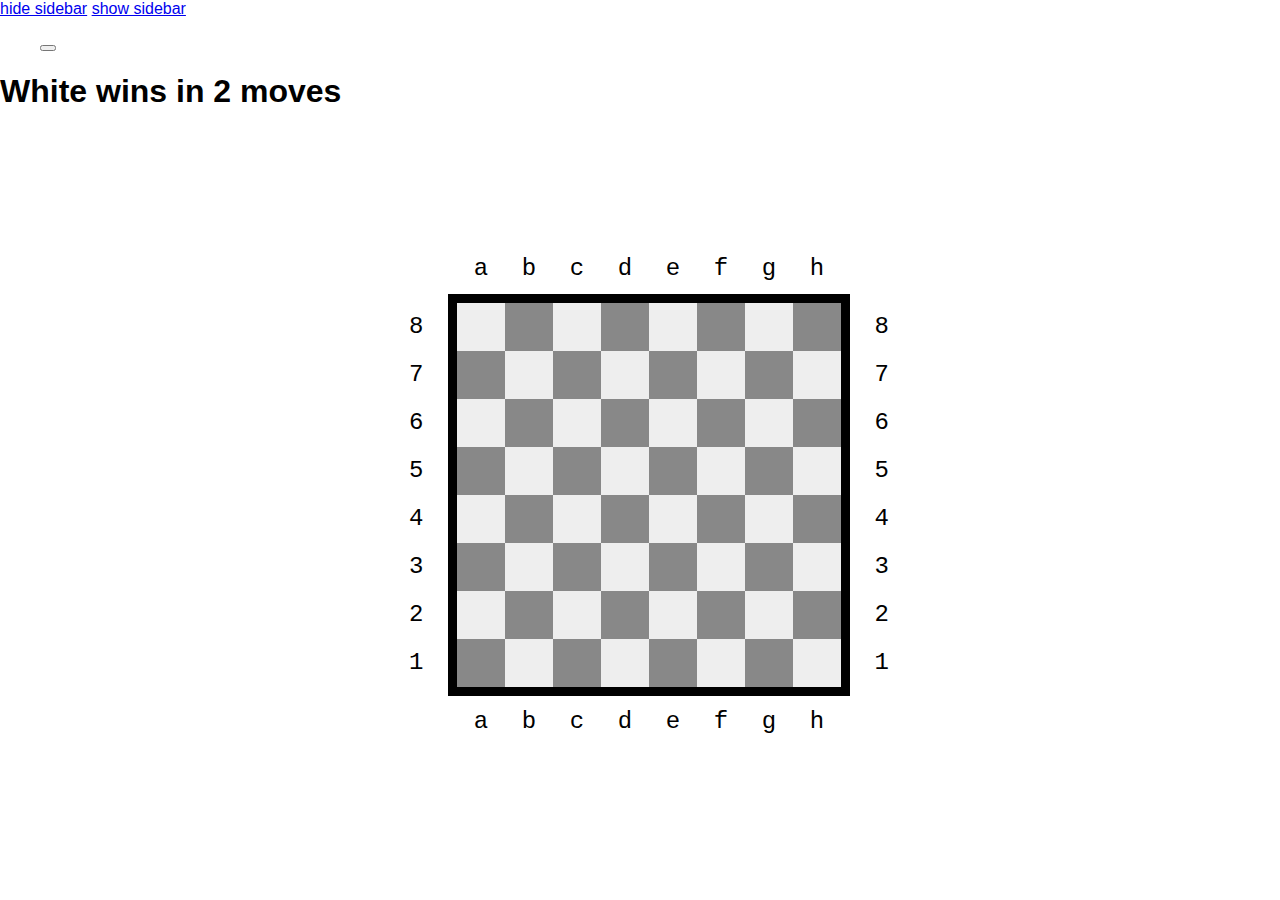
==== index.html @ 939f775c "Update 0.0.10" ====
<!DOCTYPE html>
<html manifest="manifest.appcache">
	<head>
		<meta charset="utf-8"/>
		<meta name=viewport content="width=device-width, initial-scale=1"/>
		
		<meta name="author" content="Francesco Michienzi (mastro elfo)"/>
		<meta name="application-name" content="WhiteWins"/>
		<meta name="description" content=""/>
		<meta name="keywords" content=""/>
		
		<link rel="stylesheet" href="css/resources/drawer.css"/>
		<link rel="stylesheet" href="css/resources/headers.css"/>
		<link rel="stylesheet" href="css/resources/layout.css"/>
		<link rel="stylesheet" href="css/resources/status.css"/>
		<link rel="stylesheet" href="css/resources/switches.css"/>
		<link rel="stylesheet" href="css/white_wins.css"/>
		<link rel="stylesheet" href="css/board.css"/>
		<link rel="stylesheet" href="css/controllers.css"/>
		
		<script type="text/javascript" src="js/dollar/dollar.nc.js" defer="defer"></script>
		<script type="text/javascript" src="js/l10n.js" defer="defer"></script>
		<script type="text/javascript" src="js/Page.js" defer="defer"></script>
		<script type="text/javascript" src="js/white_wins.js" defer="defer"></script>
		<script type="text/javascript" src="js/main.js" defer="defer"></script>
		
		<link rel="shortcut icon" href="favicon.ico"/>
	</head>
	<body role="application">
		<section data-type="sidebar" class="vbox scroll">
			<header>
				<h1>Choose a diagram</h1>
			</header>
			<nav class="gaia-list scroll">
				<ul>
					<li>
						<label class="pack-switch">
							Show solved
							<input type="checkbox" id="index-sidebar-showsolved"/>
							<span></span>
						</label>
					</li>
				</ul>
				<ul id="index-sidebar-diagramslist"></ul>
			</nav>
		</section>
		
		<section role="region" id="index" class="current">
			<header>
				<a href="#" class="pointer"><span class="icon icon-menu pointer">hide sidebar</span></a>
				<a href="#index" class="pointer"><span class="icon icon-menu pointer">show sidebar</span></a>
				
				<menu type="toolbar">
					<button id="index-goto-rules" data-goto="rules" class="pointer icon icon-options"></button>
				</menu>
				
				<h1><span>White wins</span><span id="index-2moves-inline">&nbsp;in 2 moves</span></h1>
				<h2 id="index-2moves-subtitle">in 2 moves</h2>
			</header>
			<section role="status" id="status" class="hidden">
				<p></p>
				<p id="index-nextdiagram" class="hidden">next</p>
			</section>
			<section class="fit scroll">
				<div id="board">
					<div class="row">
						<div class="cell" data-coord="07">&#9820;</div>
						<div class="cell" data-coord="17">&#9822;</div>
						<div class="cell" data-coord="27">&#9821;</div>
						<div class="cell" data-coord="37">&#9819;</div>
						<div class="cell" data-coord="47">&#9818;</div>
						<div class="cell" data-coord="57">&#9821;</div>
						<div class="cell" data-coord="67">&#9822;</div>
						<div class="cell" data-coord="77">&#9820;</div>
					</div>
					<div class="row">
						<div class="cell" data-coord="06">&#9823;</div>
						<div class="cell" data-coord="16">&#9823;</div>
						<div class="cell" data-coord="26">&#9823;</div>
						<div class="cell" data-coord="36">&#9823;</div>
						<div class="cell" data-coord="46">&#9823;</div>
						<div class="cell" data-coord="56">&#9823;</div>
						<div class="cell" data-coord="66">&#9823;</div>
						<div class="cell" data-coord="76">&#9823;</div>
					</div>
					<div class="row">
						<div class="cell" data-coord="05"></div>
						<div class="cell" data-coord="15"></div>
						<div class="cell" data-coord="25"></div>
						<div class="cell" data-coord="35"></div>
						<div class="cell" data-coord="45"></div>
						<div class="cell" data-coord="55"></div>
						<div class="cell" data-coord="65"></div>
						<div class="cell" data-coord="75"></div>
					</div>
					<div class="row">
						<div class="cell" data-coord="04"></div>
						<div class="cell" data-coord="14"></div>
						<div class="cell" data-coord="24"></div>
						<div class="cell" data-coord="34"></div>
						<div class="cell" data-coord="44"></div>
						<div class="cell" data-coord="54"></div>
						<div class="cell" data-coord="64"></div>
						<div class="cell" data-coord="74"></div>
					</div>
					<div class="row">
						<div class="cell" data-coord="03"></div>
						<div class="cell" data-coord="13"></div>
						<div class="cell" data-coord="23"></div>
						<div class="cell" data-coord="33"></div>
						<div class="cell" data-coord="43"></div>
						<div class="cell" data-coord="53"></div>
						<div class="cell" data-coord="63"></div>
						<div class="cell" data-coord="73"></div>
					</div>
					<div class="row">
						<div class="cell" data-coord="02"></div>
						<div class="cell" data-coord="12"></div>
						<div class="cell" data-coord="22"></div>
						<div class="cell" data-coord="32"></div>
						<div class="cell" data-coord="42"></div>
						<div class="cell" data-coord="52"></div>
						<div class="cell" data-coord="62"></div>
						<div class="cell" data-coord="72"></div>
					</div>
					<div class="row">
						<div class="cell" data-coord="01">&#9817;</div>
						<div class="cell" data-coord="11">&#9817;</div>
						<div class="cell" data-coord="21">&#9817;</div>
						<div class="cell" data-coord="31">&#9817;</div>
						<div class="cell" data-coord="41">&#9817;</div>
						<div class="cell" data-coord="51">&#9817;</div>
						<div class="cell" data-coord="61">&#9817;</div>
						<div class="cell" data-coord="71">&#9817;</div>
					</div>
					<div class="row">
						<div class="cell" data-coord="00">&#9814;</div>
						<div class="cell" data-coord="10">&#9816;</div>
						<div class="cell" data-coord="20">&#9815;</div>
						<div class="cell" data-coord="30">&#9813;</div>
						<div class="cell" data-coord="40">&#9812;</div>
						<div class="cell" data-coord="50">&#9815;</div>
						<div class="cell" data-coord="60">&#9816;</div>
						<div class="cell" data-coord="70">&#9814;</div>
					</div>
					<div class="col-coord">
						<span>a</span>
						<span>b</span>
						<span>c</span>
						<span>d</span>
						<span>e</span>
						<span>f</span>
						<span>g</span>
						<span>h</span>
					</div>
					<div class="col-coord">
						<span>a</span>
						<span>b</span>
						<span>c</span>
						<span>d</span>
						<span>e</span>
						<span>f</span>
						<span>g</span>
						<span>h</span>
					</div>
					<div class="row-coord">
						<span>8</span>
						<span>7</span>
						<span>6</span>
						<span>5</span>
						<span>4</span>
						<span>3</span>
						<span>2</span>
						<span>1</span>
					</div>
					<div class="row-coord">
						<span>8</span>
						<span>7</span>
						<span>6</span>
						<span>5</span>
						<span>4</span>
						<span>3</span>
						<span>2</span>
						<span>1</span>
					</div>
				</div>
			</section>
		</section>
		
		<section role="region" id="rules" class="vbox fit scroll">
			<header>
				<button title="Back" data-goback=""><span class="icon icon-back">back</span></button>
				
				<h1>Rules and info</h1>
			</header>
			
			<section class="fit scroll gaia-list sticky">
				<article>
					<header>How to play</header>
					
					<p>The following is a list of pieces:</p>
					<table id="pieces-table">
						<!--<thead>
							<tr>
								<th>Name</th>
								<th>White</th>
								<th>Black</th>
							</tr>
						</thead>-->
						<tbody>
							<tr>
								<td>King</td>
								<td>♔</td>
								<td>♚</td>
							</tr>
							<tr>
								<td>Queen</td>
								<td>♕</td>
								<td>♛</td>
							</tr>
							<tr>
								<td>Bishop</td>
								<td>♗</td>
								<td>♝</td>
							</tr>
							<tr>
								<td>Horse</td>
								<td>♘</td>
								<td>♞</td>
							</tr>
							<tr>
								<td>Rook</td>
								<td>♖</td>
								<td>♜</td>
							</tr>
							<tr>
								<td>Pawn</td>
								<td>♙</td>
								<td>♟</td>
							</tr>
						</tbody>
					</table>
					
					<p>There are <span id="rules-diagramsnumber">0</span> diagrams.</p>
				</article>
				<article>
					<header>Bugs and issues</header>
					<p>Please, tell us if you find a bug: <a href="https://github.com/mastro-elfo/WhiteWins/issues" title="Bug and issues">Github bug and issues</a>.</p>
				</article>
				<article>
					<header>Contribute</header>
					<p>As soon as possible, a simple page to create diagrams will be available. If you wish to contribute by suggesting new diagrams it will be appreciated.</p>
					<p>An alpha version of the wizard is available here: <a href="http://mastro-elfo.github.io/WhiteWins/wizard/" title="Wizard">Wizard</a></p>
				</article>
			</section>
		</section>
	</body>
</html>
---- css/resources/switches.css ----
/* ----------------------------------
 * CHECKBOXES / RADIOS
 * ---------------------------------- */

label.pack-switch {
  display: inline-block;
  vertical-align: middle;
  width: 5rem;
  height: 5rem;
  position: relative;
  background: none;
}

label.pack-switch input {
  margin: 0;
  opacity: 0;
  position: absolute;
  top: 0;
  /* the conflict between left/right/width is resolved differently in LTR and
   * RTL. The goal here is to keep "input" invisible */
  left: 0;
  right: 0;
  width: 0;
}

label.pack-switch input:checked ~ span:after {
  background-position: center bottom;
}

/* ----------------------------------
 * ON/OFF SWITCHES
 * ---------------------------------- */

label.pack-switch input ~ span:after {
  content: '';
  position: absolute;
  right: 0;
  top: 50%;
  width: 6rem;
  margin: -1.4rem 0 0;
  height: 2.7rem;
  pointer-events: none;
  border-radius: 1.35rem;
  overflow: hidden;
  background: #e6e6e6 url(switches/images/switch/background_off.png) no-repeat -3.2rem 0 / 9.2rem 2.7rem;
  transition: background 0.2s ease;
}

/* switch: 'ON' state */
label.pack-switch input:checked ~ span:after {
  background: #e6e6e6 url(switches/images/switch/background.png) no-repeat 0 0 / 9.2rem 2.7rem;
}

/* switch: disabled state */
label.pack-switch input:disabled ~ span:after {
  opacity: 0.4;
}

label.pack-switch input.uninit ~ span:after {
  transition: none;
}

/******************************************************************************
 * Right-To-Left tweaks
 */

html[dir="rtl"] label.pack-switch input ~ span:after {
  left: 0;
  right: unset;
}

html[dir="rtl"] label.pack-switch input ~ span:after {
  background-position: 0;
}

/* switch: 'ON' state */
html[dir="rtl"] label.pack-switch input:checked ~ span:after {
  background-image: url(switches/images/switch/background_rtl.png);
  background-position: -3.2rem 0;
}
---- css/white_wins.css ----
/* Setting panels: full-size <section role="region"> blocks */
section[role="region"] {
position: absolute;
top: 0;
left: 0;
width: 100%;
height: 100%;
border: 0;
overflow: hidden;
  background-color: white;
}

/**
* bug 976299 non-visible regions take an extra layer
* in the layer tree. Remove them to improve scroll performance
* in exchange for a reflow on section transitions.
*
* bug 976630 non-visible regions should have a visibility of hidden
* for accessibility purposes. Removing the visibility transition
* in hidden->visible avoids flashing.
*/
section[role="region"]:not(:target) {
transform: translateX(+100%);
visibility: hidden;
}
section[role="region"]:not(:target).previous {
transform: translateX(-100%);
visibility: hidden;
}
section[role="region"]:not(:target).current {
transform: translateX(0);
visibility: visible;
}

/**
* Only use the animation when ready
*/
body[data-ready="true"] section[role="region"] {
transition: transform .4s ease, visibility .4s;
}
body[data-ready="true"] section[role="region"].current {
transition: transform .4s ease;
}

body[data-ready="true"] section[role="status"] {
	transition: bottom .4s ease;
}

body {
	font-family: sans-serif;
  user-select: none;
  -moz-user-select: none;
	-webkit-user-select: none;
	-ms-user-select: none;
}
body * {
	user-select: none;
  -moz-user-select: none;
	-webkit-user-select: none;
	-ms-user-select: none;
  cursor: default;
}

.hidden {
	visibility: hidden;
}
section[role="status"].hidden {
	bottom: -5em;
  visibility: visible;
}

.pointer {
	cursor: pointer;
}

#index-2moves-inline,
#index-2moves-subtitle {
	transition: all 0.4s ease;
}
@media (min-width: 600px) {
	#index-2moves-subtitle{
    font-size: 0;
    padding: 0;
    line-height: 0;
    border: none;
    background-color: white;
  }
}
@media (max-width: 600px) {
	#index-2moves-inline{
		font-size: 0;
	}
}

section[data-type="sidebar"] > nav > ul > li.solved {
	color: rgba(255, 255, 255, 0.5);
  transition: all ease 0.25s;
}

section[data-type="sidebar"] > nav > ul:not([data-showsolved="true"]) > li.solved {
  font-size: 0;
  padding: 0;
  height: 0;
  min-height: 0;
}
section[data-type="sidebar"] > nav > ul:not([data-showsolved="true"]) > li.solved:after {
	border: none;
}

.gaia-list article p {
	margin: 0.5em 1.7em;
}

/* PIECES TABLE */
#pieces-table {
	margin: 1em auto;
}
#pieces-table > tbody > tr > td:nth-child(2),
#pieces-table > tbody > tr > td:nth-child(3){
	font-size: 2rem;
  padding: 0 0 0 1em;
}
---- css/board.css ----
#board {
	position: absolute;
  width: 8em;
  height: 8em;
  top: 50%;
  left: 50%;
  margin: -3.25em 0 0 -4em;
  font-size: 3rem;
  border: 0.2em solid;
  color: black;
  transition: font-size 0.4s ease;
}
#board .row {
	width: 100%;
  height: 1em;
}
#board .row .cell {
	width: 1em;
  height: 1em;
  float: left;
  line-height: 1em;
  text-align: center;
  transition: box-shadow 0.25s ease;
  position: relative;
}

#board .row .cell:after {
  content: "";
  display: block;
  position: absolute;
  top: 0.1em;
  left: 0.1em;
  width: 0.8em;
  height: 0.8em;
  box-shadow: 0 0 0 0 red inset;
	transition: box-shadow 0.25s ease;
}

#board .row:nth-child(odd) .cell:nth-child(odd),
#board .row:nth-child(even) .cell:nth-child(even){
  background-color: #eee;
}
#board .row:nth-child(even) .cell:nth-child(odd),
#board .row:nth-child(odd) .cell:nth-child(even){
  background-color: #888;
}

#board .col-coord,
#board .row-coord{
  font-size: 50%;
	font-family: monospace;
  text-align: center;
  position: absolute;
}
#board .col-coord{
	top: -2em;
}
#board .col-coord span {
	display: block;
  width: 2em;
  float: left;
}
#board .col-coord + .col-coord{
  top: auto;
	bottom: -2em;
}

#board .row-coord{
	left: -2em;
  top: 0.4em;
}
#board .row-coord span {
	display: block;
  height: 2em;
}
#board .row-coord + .row-coord{
  left: auto;
	right: -2em;
}

#board .cell.highlight.player.start,
#board .cell.highlight.player.end {
	box-shadow: 0 0 0 0.1em green inset;
}
#board .cell.highlight.opponent.start,
#board .cell.highlight.opponent.end {
	box-shadow: 0 0 0 0.1em red inset;
}

#board .cell.highlight.player.opponent {
	box-shadow: 0 0 0 0.1em green inset;
}
#board .cell.highlight.player.opponent:after {
  box-shadow: 0 0 0 0.1em red inset;
}

@media (max-width: 300px) {
  #board {
    font-size: 1rem;
  }
}
@media (min-width: 300px) and (max-width: 400px) {
  #board {
    font-size: 1.5rem;
  }
}
@media (min-width: 400px) and (max-width: 500px) {
  #board {
    font-size: 2rem;
  }
}
@media (min-width: 500px) and (max-width: 600px) {
  #board {
    font-size: 2.5rem;
  }
}
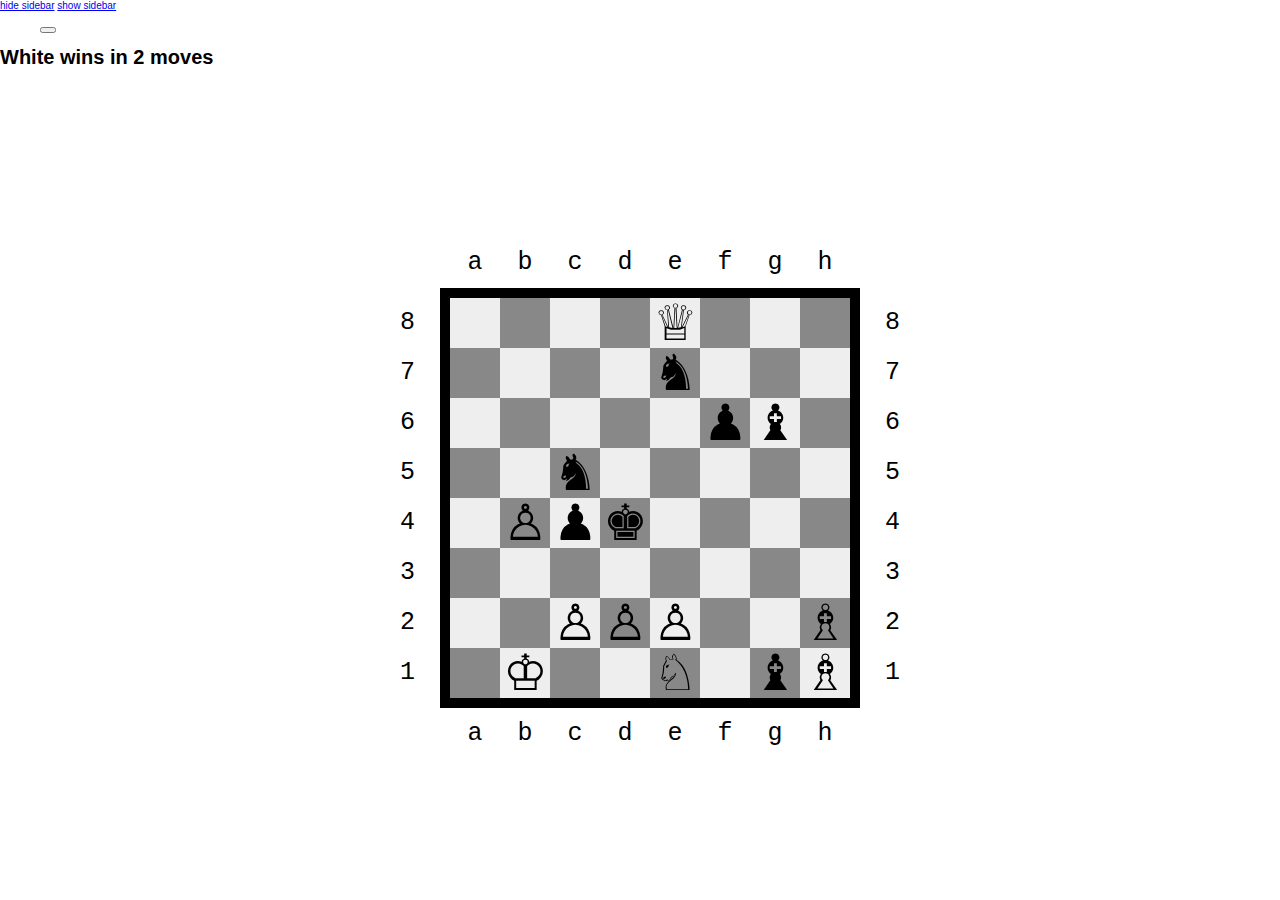
==== commit df3e8a66: "Update 0.0.12" ====
--- a/index.html
+++ b/index.html
@@ -17,6 +17,8 @@
 		<link rel="stylesheet" href="css/white_wins.css"/>
 		<link rel="stylesheet" href="css/board.css"/>
 		<link rel="stylesheet" href="css/controllers.css"/>
+		<link rel="stylesheet" href="css/sidebar.css"/>
+		<link rel="stylesheet" href="css/rules.css"/>
 		
 		<script type="text/javascript" src="js/dollar/dollar.nc.js" defer="defer"></script>
 		<script type="text/javascript" src="js/l10n.js" defer="defer"></script>
--- a/css/white_wins.css
+++ b/css/white_wins.css
@@ -1,3 +1,7 @@
+html {
+	font-size: 10px;
+}
+
 /* Setting panels: full-size <section role="region"> blocks */
 section[role="region"] {
 position: absolute;
@@ -77,7 +81,7 @@
 #index-2moves-subtitle {
 	transition: all 0.4s ease;
 }
-@media (min-width: 600px) {
+@media (min-width: 400px) {
 	#index-2moves-subtitle{
     font-size: 0;
     padding: 0;
@@ -86,40 +90,14 @@
     background-color: white;
   }
 }
-@media (max-width: 600px) {
+@media (max-width: 400px) {
 	#index-2moves-inline{
 		font-size: 0;
 	}
 }
 
-section[data-type="sidebar"] > nav > ul > li.solved {
-	color: rgba(255, 255, 255, 0.5);
-  transition: all ease 0.25s;
-}
-
-section[data-type="sidebar"] > nav > ul:not([data-showsolved="true"]) > li.solved {
-  font-size: 0;
-  padding: 0;
-  height: 0;
-  min-height: 0;
-}
-section[data-type="sidebar"] > nav > ul:not([data-showsolved="true"]) > li.solved:after {
-	border: none;
-}
-
-.gaia-list article p {
-	margin: 0.5em 1.7em;
-}
-
-/* PIECES TABLE */
-#pieces-table {
-	margin: 1em auto;
-}
-#pieces-table > tbody > tr > td:nth-child(2),
-#pieces-table > tbody > tr > td:nth-child(3){
-	font-size: 2rem;
-  padding: 0 0 0 1em;
-}
 
 
 
+
+
--- a/css/board.css
+++ b/css/board.css
@@ -5,7 +5,7 @@
   top: 50%;
   left: 50%;
   margin: -3.25em 0 0 -4em;
-  font-size: 3rem;
+  font-size: 5rem;
   border: 0.2em solid;
   color: black;
   transition: font-size 0.4s ease;
@@ -96,22 +96,22 @@
 
 @media (max-width: 300px) {
   #board {
-    font-size: 1rem;
+    font-size: 2rem;
   }
 }
 @media (min-width: 300px) and (max-width: 400px) {
   #board {
-    font-size: 1.5rem;
+    font-size: 2.5rem;
   }
 }
 @media (min-width: 400px) and (max-width: 500px) {
   #board {
-    font-size: 2rem;
+    font-size: 3.5rem;
   }
 }
 @media (min-width: 500px) and (max-width: 600px) {
   #board {
-    font-size: 2.5rem;
+    font-size: 4.5rem;
   }
 }
 
@@ -119,3 +119,4 @@
 
 
 
+
--- a/css/controllers.css
+++ b/css/controllers.css
@@ -0,0 +1,17 @@
+
+#index-nextdiagram {
+	color: green;
+  position: absolute;
+  right: 0;
+  top: 0;
+  height: 100%;
+  width: 100%;
+  margin: 0;
+  padding: 0.5em 1em;
+  box-sizing: border-box;
+  outline: 1px solid gold;
+  text-align: right;
+  cursor: pointer;
+}
+
+
--- a/css/sidebar.css
+++ b/css/sidebar.css
@@ -0,0 +1,20 @@
+
+section[data-type="sidebar"] > nav > ul > li > label {
+	cursor: pointer;
+}
+
+section[data-type="sidebar"] > nav > ul > li.solved {
+	color: rgba(255, 255, 255, 0.5);
+  transition: all ease 0.25s;
+}
+
+section[data-type="sidebar"] > nav > ul:not([data-showsolved="true"]) > li.solved {
+  font-size: 0;
+  padding: 0;
+  height: 0;
+  min-height: 0;
+}
+section[data-type="sidebar"] > nav > ul:not([data-showsolved="true"]) > li.solved:after {
+	border: none;
+}
+
--- a/css/rules.css
+++ b/css/rules.css
@@ -0,0 +1,14 @@
+.gaia-list article p {
+	margin: 0.5em 1.7em;
+}
+
+/* PIECES TABLE */
+#pieces-table {
+	margin: 1em auto;
+}
+#pieces-table > tbody > tr > td:nth-child(2),
+#pieces-table > tbody > tr > td:nth-child(3){
+	font-size: 4rem;
+  padding: 0 0 0 1em;
+}
+
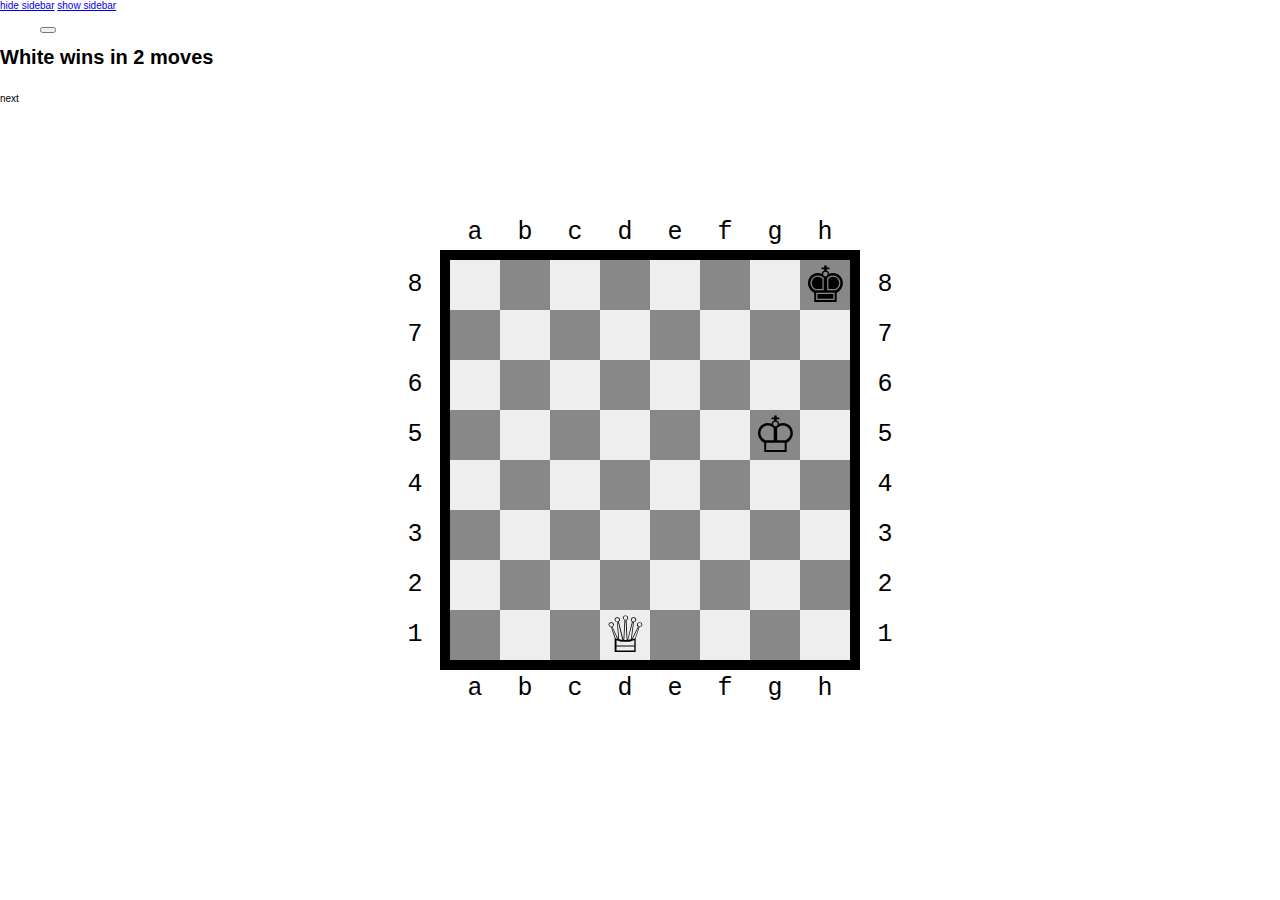
==== commit 23cfc331: "Update 0.0.16" ====
--- a/index.html
+++ b/index.html
@@ -61,7 +61,7 @@
 			</header>
 			<section role="status" id="status" class="hidden">
 				<p></p>
-				<p id="index-nextdiagram" class="hidden">next</p>
+				<p id="index-nextdiagram">next</p>
 			</section>
 			<section class="fit scroll">
 				<div id="board">
@@ -187,6 +187,7 @@
 					</div>
 				</div>
 			</section>
+			<a href="#" class="hide-sidebar pointer"></a>
 		</section>
 		
 		<section role="region" id="rules" class="vbox fit scroll">
--- a/css/white_wins.css
+++ b/css/white_wins.css
@@ -77,6 +77,17 @@
 	cursor: pointer;
 }
 
+section[role="region"]:target > a.hide-sidebar {
+	display: block;
+  width: 20%;
+  height: 100%;
+  background-color: rgba(0,0,0,0.3);
+  background-color: transparent;
+  position: absolute;
+  top: 0;
+  z-index: 10;
+}
+
 #index-2moves-inline,
 #index-2moves-subtitle {
 	transition: all 0.4s ease;
@@ -101,3 +112,4 @@
 
 
 
+
--- a/css/board.css
+++ b/css/board.css
@@ -4,12 +4,15 @@
   height: 8em;
   top: 50%;
   left: 50%;
-  margin: -3.25em 0 0 -4em;
+  margin: -4em 0 0 -4em;
   font-size: 5rem;
   border: 0.2em solid;
   color: black;
-  transition: font-size 0.4s ease;
 }
+[data-ready="true"] #board {
+	transition: font-size 0.4s ease;
+}
+
 #board .row {
 	width: 100%;
   height: 1em;
@@ -20,8 +23,10 @@
   float: left;
   line-height: 1em;
   text-align: center;
-  transition: box-shadow 0.25s ease;
   position: relative;
+}
+[data-ready="true"] #board .row .cell {
+	transition: box-shadow 0.25s ease;
 }
 
 #board .row .cell:after {
@@ -33,6 +38,9 @@
   width: 0.8em;
   height: 0.8em;
   box-shadow: 0 0 0 0 red inset;
+}
+
+[data-ready="true"] #board .row .cell:after {
 	transition: box-shadow 0.25s ease;
 }
 
@@ -53,7 +61,7 @@
   position: absolute;
 }
 #board .col-coord{
-	top: -2em;
+	top: -1.7em;
 }
 #board .col-coord span {
 	display: block;
@@ -62,11 +70,11 @@
 }
 #board .col-coord + .col-coord{
   top: auto;
-	bottom: -2em;
+	bottom: -1.7em;
 }
 
 #board .row-coord{
-	left: -2em;
+	left: -1.7em;
   top: 0.4em;
 }
 #board .row-coord span {
@@ -75,7 +83,7 @@
 }
 #board .row-coord + .row-coord{
   left: auto;
-	right: -2em;
+	right: -1.7em;
 }
 
 #board .cell.highlight.player.start,
@@ -114,9 +122,3 @@
     font-size: 4.5rem;
   }
 }
-
-
-
-
-
-
--- a/css/controllers.css
+++ b/css/controllers.css
@@ -1,5 +1,4 @@
-
-#index-nextdiagram {
+.status-ok #index-nextdiagram {
 	color: green;
   position: absolute;
   right: 0;
@@ -14,4 +13,7 @@
   cursor: pointer;
 }
 
+.status-ko #index-nextdiagram {
+	display: none;
+}
 
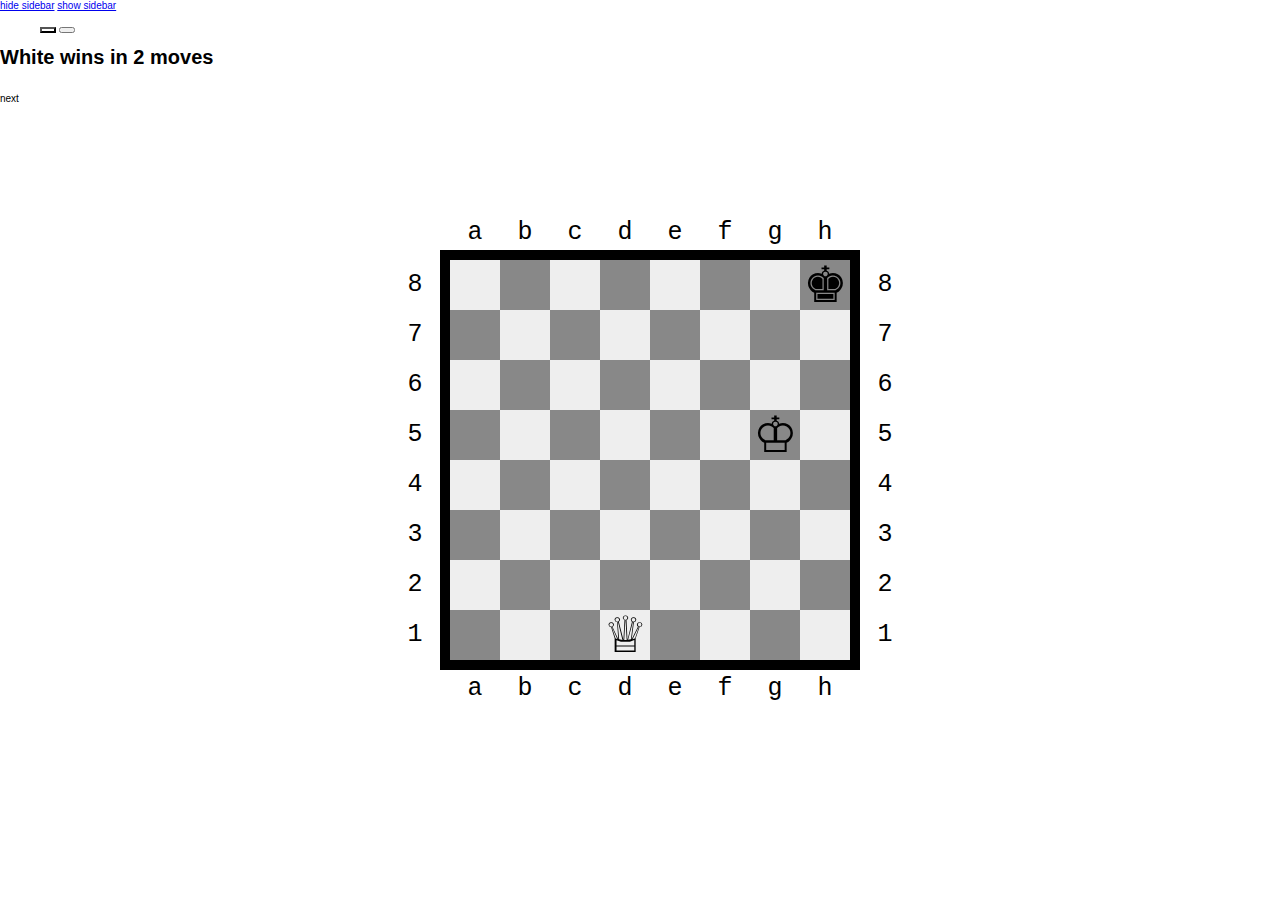
==== commit b7d17142: "Update 0.0.18" ====
--- a/index.html
+++ b/index.html
@@ -31,7 +31,7 @@
 	<body role="application">
 		<section data-type="sidebar" class="vbox scroll">
 			<header>
-				<h1>Choose a diagram</h1>
+				<h1>Choose a diagram <em>(<span id="index-sidebar-diagramsnumber">0</span>)</em></h1>
 			</header>
 			<nav class="gaia-list scroll">
 				<ul>
@@ -53,6 +53,7 @@
 				<a href="#index" class="pointer"><span class="icon icon-menu pointer">show sidebar</span></a>
 				
 				<menu type="toolbar">
+					<button id="index-goto-info" data-goto="info" class="pointer"></button>
 					<button id="index-goto-rules" data-goto="rules" class="pointer icon icon-options"></button>
 				</menu>
 				
@@ -64,6 +65,7 @@
 				<p id="index-nextdiagram">next</p>
 			</section>
 			<section class="fit scroll">
+				<ul id="index-allowed-moves"></ul>
 				<div id="board">
 					<div class="row">
 						<div class="cell" data-coord="07">&#9820;</div>
@@ -248,12 +250,25 @@
 				</article>
 				<article>
 					<header>Bugs and issues</header>
-					<p>Please, tell us if you find a bug: <a href="https://github.com/mastro-elfo/WhiteWins/issues" title="Bug and issues">Github bug and issues</a>.</p>
+					<p>Please, tell us if you find a bug: <a href="https://github.com/mastro-elfo/WhiteWins/issues" title="Bug and issues on github">Github bug and issues</a>.</p>
 				</article>
+			</section>
+		</section>
+		
+		<section role="region" id="info">
+			<header>
+				<button title="Back" data-goback=""><span class="icon icon-back">back</span></button>
+				
+				<h1>Diagram info</h1>
+			</header>
+			<section class="fit scroll gaia-list">
 				<article>
-					<header>Contribute</header>
-					<p>As soon as possible, a simple page to create diagrams will be available. If you wish to contribute by suggesting new diagrams it will be appreciated.</p>
-					<p>An alpha version of the wizard is available here: <a href="http://mastro-elfo.github.io/WhiteWins/wizard/" title="Wizard">Wizard</a></p>
+					<header>General info</header>
+					<ul>
+						<li>Author:&nbsp;<span id="info-author"></span></li>
+						<li>Reference:&nbsp;<span id="info-reference"></span></li>
+						<li>Comment:&nbsp;<span id="info-comment"></span></li>
+					</ul>
 				</article>
 			</section>
 		</section>
--- a/css/white_wins.css
+++ b/css/white_wins.css
@@ -107,9 +107,11 @@
 	}
 }
 
+#index-goto-info {
+	background: url(icon-info.png) center no-repeat;
+  background-size: 65%;
+}
 
-
-
-
-
-
+#index-goto-info:hover {
+  background-color: rgba(0,0,0,0.075);
+}
--- a/css/board.css
+++ b/css/board.css
@@ -122,3 +122,54 @@
     font-size: 4.5rem;
   }
 }
+
+#index-allowed-moves {
+	position: absolute;
+  top: 50%;
+  left: 1em;
+  margin-top: -10em;
+}
+[data-ready="true"] #index-allowed-moves {
+	transition: font-size 0.25s ease;
+}
+#index-allowed-moves li {
+	padding: 0.2em 0.5em;
+}
+#index-allowed-moves li:not(:last-child) {
+	border-bottom: 1px solid #F97C17;
+}
+
+@media (max-width: 800px) {
+  #index-allowed-moves span {
+    display: none
+  }
+  #index-allowed-moves code {
+    display: block;
+    text-align: center;
+    padding: 0 0.2em;
+    border-radius: 1em;
+  	border: 0.2em solid black;
+  }
+  #index-allowed-moves code.white {}
+  #index-allowed-moves code.black {
+    color: white;
+    background-color: black;
+  }
+	#index-allowed-moves code.enpassant {
+		border-color: transparent;
+	}
+  #index-allowed-moves code.enpassant:before {
+    content: "\02192";
+    margin-right: 0.2em;
+  }
+}
+@media (max-width: 700px) {
+  #index-allowed-moves {
+  	top: auto;
+    bottom: 1em;
+  }
+  #index-allowed-moves#index-allowed-moves li {
+    float: left;
+    border: 0 solid transparent;
+  }
+}
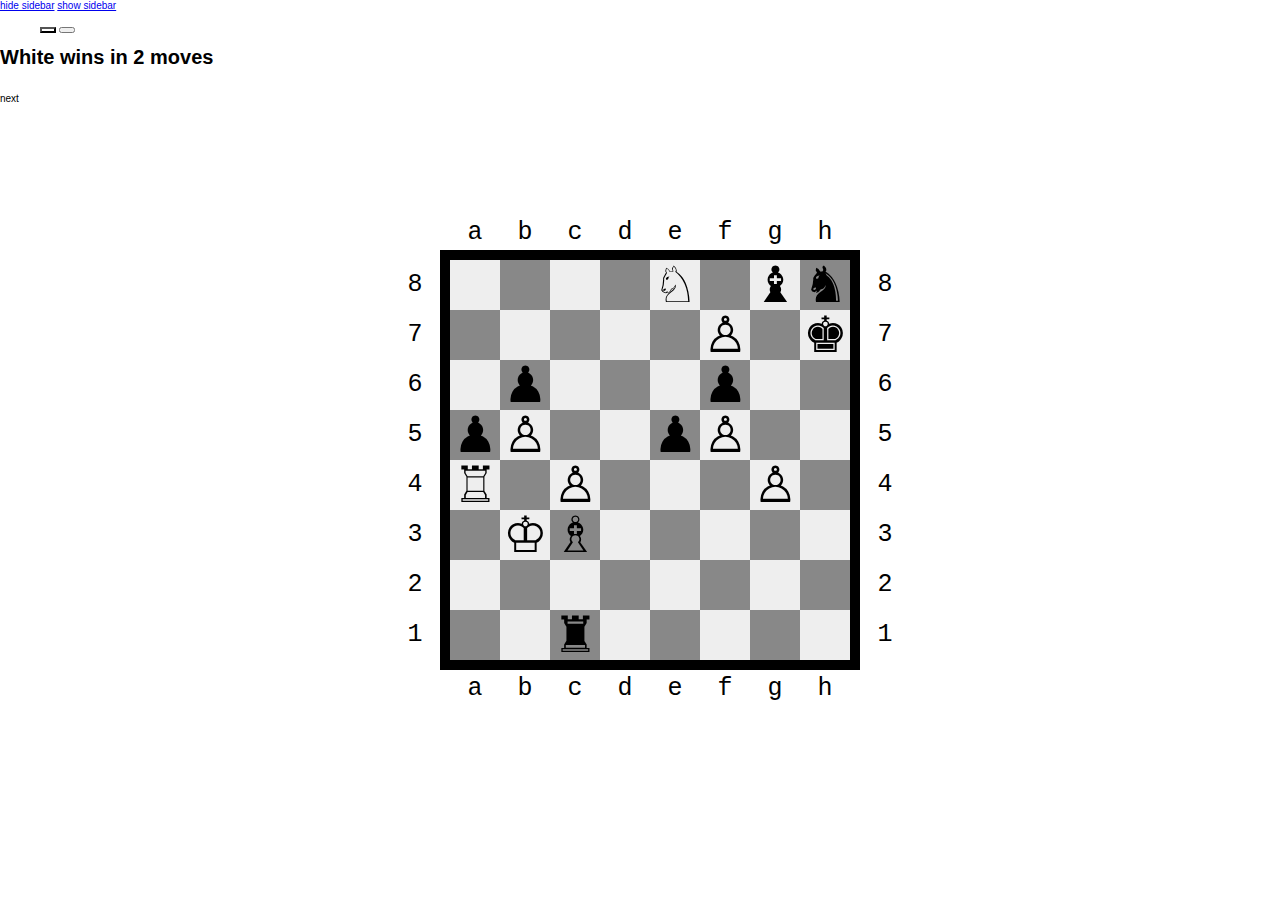
==== commit 01dad636: "Update 0.0.26" ====
--- a/index.html
+++ b/index.html
@@ -7,8 +7,11 @@
 		<meta name="author" content="Francesco Michienzi (mastro elfo)"/>
 		<meta name="application-name" content="WhiteWins"/>
 		<meta name="description" content=""/>
-		<meta name="keywords" content=""/>
-		
+		<meta name="keywords" content="chess,checkmate,white,black,queen,king,rook,bishop,horse,pawn,board,diagram,play"/>
+		
+		<title>White Wins</title>
+		
+		<link rel="stylesheet" href="css/resources/buttons.css"/>
 		<link rel="stylesheet" href="css/resources/drawer.css"/>
 		<link rel="stylesheet" href="css/resources/headers.css"/>
 		<link rel="stylesheet" href="css/resources/layout.css"/>
@@ -24,25 +27,27 @@
 		<script type="text/javascript" src="js/l10n.js" defer="defer"></script>
 		<script type="text/javascript" src="js/Page.js" defer="defer"></script>
 		<script type="text/javascript" src="js/white_wins.js" defer="defer"></script>
+		<script type="text/javascript" src="js/white_wins.valid.js" defer="defer"></script>
 		<script type="text/javascript" src="js/main.js" defer="defer"></script>
 		
 		<link rel="shortcut icon" href="favicon.ico"/>
 	</head>
 	<body role="application">
-		<section data-type="sidebar" class="vbox scroll">
+		<div id="tutorial-highlight"></div>
+		<section data-type="sidebar" class="vbox">
 			<header>
 				<h1>Choose a diagram <em>(<span id="index-sidebar-diagramsnumber">0</span>)</em></h1>
 			</header>
+			<ul class="gaia-list">
+				<li>
+					<label id="index-sidebar-showsolvedlabel" class="pack-switch pointer">
+						Show solved
+						<input type="checkbox" id="index-sidebar-showsolved"/>
+						<span></span>
+					</label>
+				</li>
+			</ul>
 			<nav class="gaia-list scroll">
-				<ul>
-					<li>
-						<label class="pack-switch">
-							Show solved
-							<input type="checkbox" id="index-sidebar-showsolved"/>
-							<span></span>
-						</label>
-					</li>
-				</ul>
 				<ul id="index-sidebar-diagramslist"></ul>
 			</nav>
 		</section>
@@ -58,13 +63,19 @@
 				</menu>
 				
 				<h1><span>White wins</span><span id="index-2moves-inline">&nbsp;in 2 moves</span></h1>
-				<h2 id="index-2moves-subtitle">in 2 moves</h2>
+				<h2 id="index-2moves-subtitle">in&nbsp;<span id="index-movestocheckmate">2</span>&nbsp;moves</h2>
 			</header>
 			<section role="status" id="status" class="hidden">
 				<p></p>
 				<p id="index-nextdiagram">next</p>
 			</section>
 			<section class="fit scroll">
+				<ul id="index-piecepromotion" class="hidden">
+					<li>&#9813;</li>
+					<li>&#9814;</li>
+					<li>&#9816;</li>
+					<li>&#9815;</li>
+				</ul><div></div>
 				<ul id="index-allowed-moves"></ul>
 				<div id="board">
 					<div class="row">
@@ -205,13 +216,6 @@
 					
 					<p>The following is a list of pieces:</p>
 					<table id="pieces-table">
-						<!--<thead>
-							<tr>
-								<th>Name</th>
-								<th>White</th>
-								<th>Black</th>
-							</tr>
-						</thead>-->
 						<tbody>
 							<tr>
 								<td>King</td>
@@ -245,12 +249,16 @@
 							</tr>
 						</tbody>
 					</table>
-					
-					<p>There are <span id="rules-diagramsnumber">0</span> diagrams.</p>
 				</article>
 				<article>
 					<header>Bugs and issues</header>
 					<p>Please, tell us if you find a bug: <a href="https://github.com/mastro-elfo/WhiteWins/issues" title="Bug and issues on github">Github bug and issues</a>.</p>
+				</article>
+				<article>
+					<header>Reset data</header>
+					<p>
+						<button type="button" id="rules-resetalldata" class="danger pointer">Resed all data</button>
+					</p>
 				</article>
 			</section>
 		</section>
--- a/css/white_wins.css
+++ b/css/white_wins.css
@@ -88,6 +88,16 @@
   z-index: 10;
 }
 
+#index-sidebar-showsolvedlabel {
+	color: white;
+}
+#index-sidebar-showsolvedlabel:active {
+	background: #00ABCC;
+}
+[data-ready="true"] #index-sidebar-showsolvedlabel {
+	transition: background 0.25s ease;
+}
+
 #index-2moves-inline,
 #index-2moves-subtitle {
 	transition: all 0.4s ease;
@@ -109,9 +119,12 @@
 
 #index-goto-info {
 	background: url(icon-info.png) center no-repeat;
-  background-size: 65%;
+  background-size: 50%;
 }
 
 #index-goto-info:hover {
   background-color: rgba(0,0,0,0.075);
 }
+
+
+
--- a/css/sidebar.css
+++ b/css/sidebar.css
@@ -5,7 +5,6 @@
 
 section[data-type="sidebar"] > nav > ul > li.solved {
 	color: rgba(255, 255, 255, 0.5);
-  transition: all ease 0.25s;
 }
 
 section[data-type="sidebar"] > nav > ul:not([data-showsolved="true"]) > li.solved {
@@ -18,3 +17,7 @@
 	border: none;
 }
 
+[data-ready="true"] section[data-type="sidebar"] > nav > ul > li.solved {
+	transition: all ease 0.25s;
+}
+
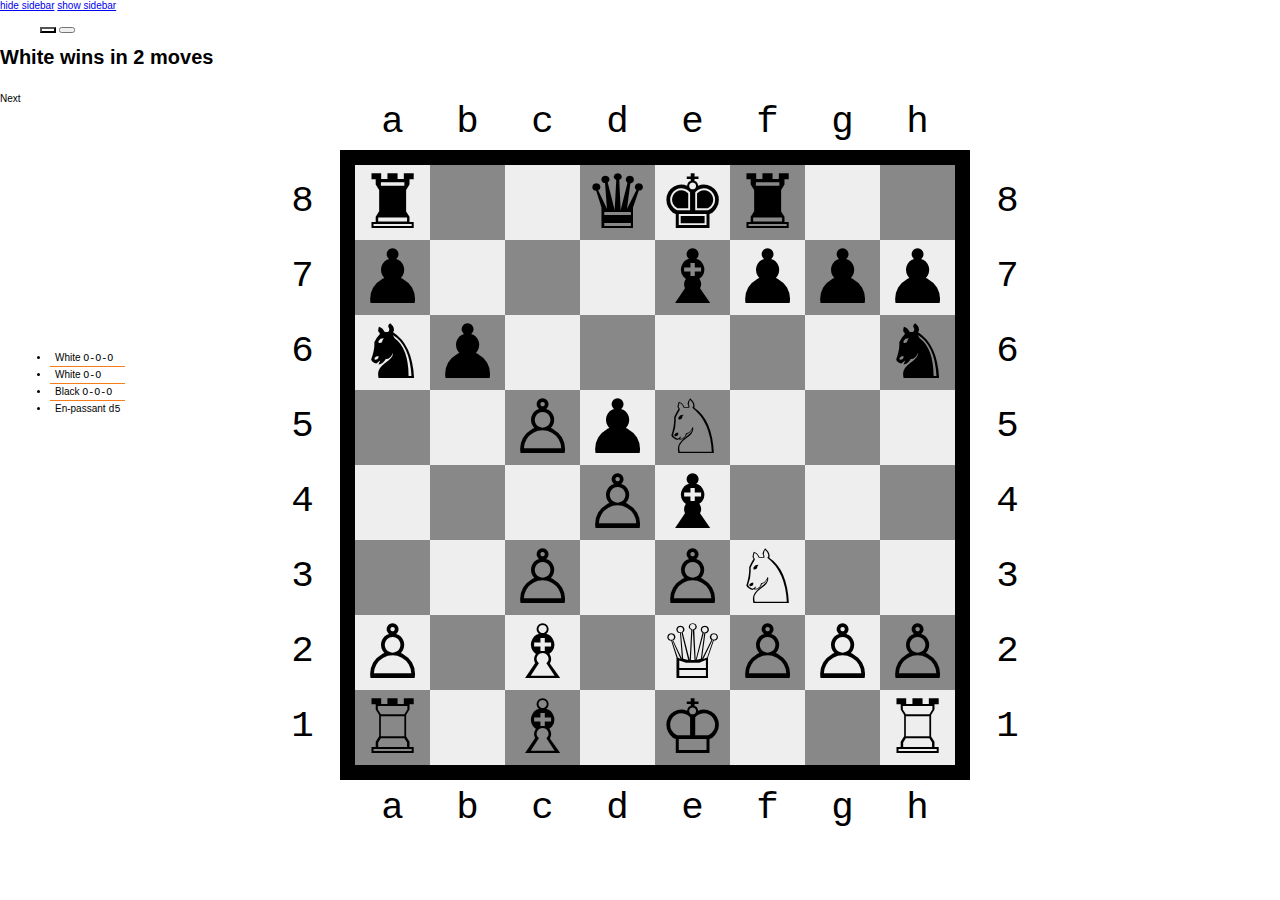
==== commit f786031b: "Merge pull request #16 from mastro-elfo/master" ====
--- a/index.html
+++ b/index.html
@@ -5,11 +5,11 @@
 		<meta name=viewport content="width=device-width, initial-scale=1"/>
 		
 		<meta name="author" content="Francesco Michienzi (mastro elfo)"/>
-		<meta name="application-name" content="WhiteWins"/>
-		<meta name="description" content=""/>
-		<meta name="keywords" content="chess,checkmate,white,black,queen,king,rook,bishop,horse,pawn,board,diagram,play"/>
-		
-		<title>White Wins</title>
+		<meta name="application-name" content="WhiteWins" data-l10n="meta-application-name"/>
+		<meta name="description" content="Give checkmate to Black in 2 moves" data-l10n="meta-description"/>
+		<meta name="keywords" content="chess,checkmate,white,black,queen,king,rook,bishop,horse,pawn,board,diagram,play" data-l10n="meta-keywords"/>
+		
+		<title data-l10n="html-title">White Wins</title>
 		
 		<link rel="stylesheet" href="css/resources/buttons.css"/>
 		<link rel="stylesheet" href="css/resources/drawer.css"/>
@@ -33,15 +33,14 @@
 		<link rel="shortcut icon" href="favicon.ico"/>
 	</head>
 	<body role="application">
-		<div id="tutorial-highlight"></div>
 		<section data-type="sidebar" class="vbox">
 			<header>
-				<h1>Choose a diagram <em>(<span id="index-sidebar-diagramsnumber">0</span>)</em></h1>
+				<h1><span data-l10n="choose-a-diagram">Choose a diagram</span>&nbsp;<em>(<span id="index-sidebar-diagramsnumber">0</span>)</em></h1>
 			</header>
 			<ul class="gaia-list">
 				<li>
 					<label id="index-sidebar-showsolvedlabel" class="pack-switch pointer">
-						Show solved
+						<span data-l10n="show-solved">Show solved</span>
 						<input type="checkbox" id="index-sidebar-showsolved"/>
 						<span></span>
 					</label>
@@ -62,12 +61,12 @@
 					<button id="index-goto-rules" data-goto="rules" class="pointer icon icon-options"></button>
 				</menu>
 				
-				<h1><span>White wins</span><span id="index-2moves-inline">&nbsp;in 2 moves</span></h1>
-				<h2 id="index-2moves-subtitle">in&nbsp;<span id="index-movestocheckmate">2</span>&nbsp;moves</h2>
+				<h1><span data-l10n="white-wins">White wins</span>&nbsp;<span id="index-2moves-inline" data-l10n="in-2-moves">in 2 moves</span></h1>
+				<h2 id="index-2moves-subtitle" data-l10n="in-2-moves">in 2moves</h2>
 			</header>
 			<section role="status" id="status" class="hidden">
 				<p></p>
-				<p id="index-nextdiagram">next</p>
+				<p id="index-nextdiagram" data-l10n="next">next</p>
 			</section>
 			<section class="fit scroll">
 				<ul id="index-piecepromotion" class="hidden">
@@ -207,57 +206,79 @@
 			<header>
 				<button title="Back" data-goback=""><span class="icon icon-back">back</span></button>
 				
-				<h1>Rules and info</h1>
+				<h1 data-l10n="rules-and-info">Rules and info</h1>
 			</header>
 			
 			<section class="fit scroll gaia-list sticky">
 				<article>
-					<header>How to play</header>
-					
-					<p>The following is a list of pieces:</p>
+					<header data-l10n="how-to-play">How to play</header>
+					<div data-l10n="how-to-play-html">
+						<p>The aim of the game is to give checkmate to Black in 2 moves.</p>
+						<p>The solution of each diagram is to find the first of these 2 moves, that is a move which, for any response of the Black, the White can always give checkmate.</p>
+						<p>When you've chosen the move select the piece with a click and then select, always with a single click, the house of your intended move. Below you will see the result.</p>
+						<p>If the answer is incorrect you may see a hint of a possible move for the Black (highlighted in red) that avoids checkmate.</p>
+						<p>If the answer is correct click on "Next" to solve another diagram.</p>
+						<p>The list of diagrams is in the side panel on the left: from here you can choose another diagram to solve.</p>
+					</div>
+				</article>
+				
+				<article>
+					<header data-l10n="pieces">Pieces</header>
+					<p data-l10n="pieces-html">The following is a list of pieces as they appear on your device:</p>
 					<table id="pieces-table">
 						<tbody>
 							<tr>
-								<td>King</td>
+								<td data-l10n="king">King</td>
 								<td>♔</td>
 								<td>♚</td>
-							</tr>
-							<tr>
-								<td>Queen</td>
+								<td data-l10n="queen">Queen</td>
 								<td>♕</td>
 								<td>♛</td>
 							</tr>
 							<tr>
-								<td>Bishop</td>
+								<td data-l10n="queen">Queen</td>
+								<td>♕</td>
+								<td>♛</td>
+							</tr>
+							<tr>
+								<td data-l10n="bishop">Bishop</td>
 								<td>♗</td>
 								<td>♝</td>
-							</tr>
-							<tr>
-								<td>Horse</td>
+								<td data-l10n="horse">Horse</td>
 								<td>♘</td>
 								<td>♞</td>
 							</tr>
 							<tr>
-								<td>Rook</td>
+								<td data-l10n="horse">Horse</td>
+								<td>♘</td>
+								<td>♞</td>
+							</tr>
+							<tr>
+								<td data-l10n="rook">Rook</td>
 								<td>♖</td>
 								<td>♜</td>
-							</tr>
-							<tr>
-								<td>Pawn</td>
+								<td data-l10n="pawn">Pawn</td>
 								<td>♙</td>
 								<td>♟</td>
 							</tr>
+							<tr>
+								<td data-l10n="pawn">Pawn</td>
+								<td>♙</td>
+								<td>♟</td>
+							</tr>
 						</tbody>
 					</table>
 				</article>
-				<article>
-					<header>Bugs and issues</header>
-					<p>Please, tell us if you find a bug: <a href="https://github.com/mastro-elfo/WhiteWins/issues" title="Bug and issues on github">Github bug and issues</a>.</p>
-				</article>
-				<article>
-					<header>Reset data</header>
+				
+				<article>
+					<header data-l10n="bugs-and-issues">Bugs and issues</header>
+					<p data-l10n="bugs-and-issues-html">Please, tell us if you find a bug: <a href="https://github.com/mastro-elfo/WhiteWins/issues" title="Bug and issues on github" target="_blank" class="pointer" data-l10n="bugs-and-issues-link">Github bug and issues</a>.</p>
+				</article>
+				
+				<article>
+					<header data-l10n="reset-data">Reset data</header>
 					<p>
-						<button type="button" id="rules-resetalldata" class="danger pointer">Resed all data</button>
+						<button type="button" id="rules-resetalldata" class="danger pointer" data-l10n="reset-data-button">Resed all data</button>
 					</p>
 				</article>
 			</section>
@@ -267,15 +288,15 @@
 			<header>
 				<button title="Back" data-goback=""><span class="icon icon-back">back</span></button>
 				
-				<h1>Diagram info</h1>
+				<h1 data-l10n="diagram-info">Diagram info</h1>
 			</header>
 			<section class="fit scroll gaia-list">
 				<article>
-					<header>General info</header>
+					<header data-l10n="general-info">General info</header>
 					<ul>
-						<li>Author:&nbsp;<span id="info-author"></span></li>
-						<li>Reference:&nbsp;<span id="info-reference"></span></li>
-						<li>Comment:&nbsp;<span id="info-comment"></span></li>
+						<li><span data-l10n="author">Author</span>:&nbsp;<span id="info-author"></span></li>
+						<li><span data-l10n="reference">Reference</span>:&nbsp;<span id="info-reference"></span></li>
+						<li><span data-l10n="comment">Comment</span>:&nbsp;<span id="info-comment"></span></li>
 					</ul>
 				</article>
 			</section>
--- a/css/white_wins.css
+++ b/css/white_wins.css
@@ -102,7 +102,7 @@
 #index-2moves-subtitle {
 	transition: all 0.4s ease;
 }
-@media (min-width: 400px) {
+@media (min-width: 450px) {
 	#index-2moves-subtitle{
     font-size: 0;
     padding: 0;
@@ -111,7 +111,7 @@
     background-color: white;
   }
 }
-@media (max-width: 400px) {
+@media (max-width: 450px) {
 	#index-2moves-inline{
 		font-size: 0;
 	}
@@ -128,3 +128,4 @@
 
 
 
+
--- a/css/board.css
+++ b/css/board.css
@@ -5,7 +5,7 @@
   top: 50%;
   left: 50%;
   margin: -4em 0 0 -4em;
-  font-size: 5rem;
+  font-size: 1rem;
   border: 0.2em solid;
   color: black;
 }
@@ -102,27 +102,6 @@
   box-shadow: 0 0 0 0.1em red inset;
 }
 
-@media (max-width: 300px) {
-  #board {
-    font-size: 2rem;
-  }
-}
-@media (min-width: 300px) and (max-width: 400px) {
-  #board {
-    font-size: 2.5rem;
-  }
-}
-@media (min-width: 400px) and (max-width: 500px) {
-  #board {
-    font-size: 3.5rem;
-  }
-}
-@media (min-width: 500px) and (max-width: 600px) {
-  #board {
-    font-size: 4.5rem;
-  }
-}
-
 #index-allowed-moves {
 	position: absolute;
   top: 50%;
@@ -173,3 +152,76 @@
     border: 0 solid transparent;
   }
 }
+
+#index-piecepromotion {
+	font-size: 5rem;
+  position: fixed;
+  top: 50%;
+  left: 50%;
+  z-index: 10;
+  background-color: white;
+  border: 0.1em solid;
+  margin: -0.6em 0 0 -2.6em;
+  padding: 0;
+  line-height: 1em;
+  border-radius: 0.5em;
+  opacity: 1;
+}
+#index-piecepromotion.hidden {
+	font-size: 0;
+  opacity: 0;
+}
+[data-ready="true"] #index-piecepromotion {
+	transition: all 0.25s ease;
+}
+#index-piecepromotion + div {
+  position: fixed;
+  top: 0;
+  left: 0;
+  display: block;
+  width: 100%;
+  height: 100%;
+  background-color: rgba(255, 255, 255, 0.5);
+  z-index: 5;
+  opacity: 1;
+}
+#index-piecepromotion.hidden + div {
+	opacity: 0;
+  width: 0;
+  height: 0;
+  top: 50%;
+  left: 50%;
+}
+[data-ready="true"] #index-piecepromotion + div{
+	transition: all 0.25s ease;
+}
+
+#index-piecepromotion li {
+	display: block;
+  float: left;
+  margin: 0;
+  padding: 0.2em 0.1em;
+  width: 1em;
+  height: 1em;
+  line-height: 1em;
+  text-align: center;
+  cursor: pointer;
+}
+#index-piecepromotion li:first-child {
+	padding-left: 0.2em;
+}
+#index-piecepromotion li:last-child {
+	padding-right: 0.2em;
+}
+#index-piecepromotion li:hover {
+	text-shadow: 0 0 0.2em green;
+}
+
+[data-ready="true"] #index-piecepromotion li {
+	transition: text-shadow 0.25s ease;
+}
+
+
+
+
+
--- a/css/rules.css
+++ b/css/rules.css
@@ -5,10 +5,51 @@
 /* PIECES TABLE */
 #pieces-table {
 	margin: 1em auto;
+  border-collapse: collapse;
+  border-spacing: 0;
+}
+#pieces-table > tbody > tr > td {
+	padding: 0 1em
 }
 #pieces-table > tbody > tr > td:nth-child(2),
-#pieces-table > tbody > tr > td:nth-child(3){
+#pieces-table > tbody > tr > td:nth-child(3),
+#pieces-table > tbody > tr > td:nth-child(5),
+#pieces-table > tbody > tr > td:nth-child(6){
 	font-size: 4rem;
-  padding: 0 0 0 1em;
 }
 
+#pieces-table > tbody > tr:not(:last-child) > td {
+	border-bottom: 1px solid #F97C17;
+}
+
+@media (min-width: 730px) {
+  #pieces-table > tbody > tr:nth-child(2n) > td {
+    font-size: 0;
+    padding: 0;
+    margin: 0;
+    border: none
+	}
+	#pieces-table > tbody > tr:nth-last-child(2) > td {
+  	border: none;
+	}
+}
+
+@media (max-width: 730px) {
+	#pieces-table > tbody > tr:nth-child(2n+1) > td:nth-child(4),
+	#pieces-table > tbody > tr:nth-child(2n+1) > td:nth-child(5),
+	#pieces-table > tbody > tr:nth-child(2n+1) > td:nth-child(6){
+    font-size: 0;
+    padding: 0;
+    margin: 0;
+    border: none
+  }
+}
+
+[data-ready="true"] #pieces-table > tbody > tr > td {
+	transition: all 0.25s ease;
+}
+
+#pieces-table > tbody > tr > td:nth-child(4) {
+	border-left: 1px solid #F97C17;
+}
+
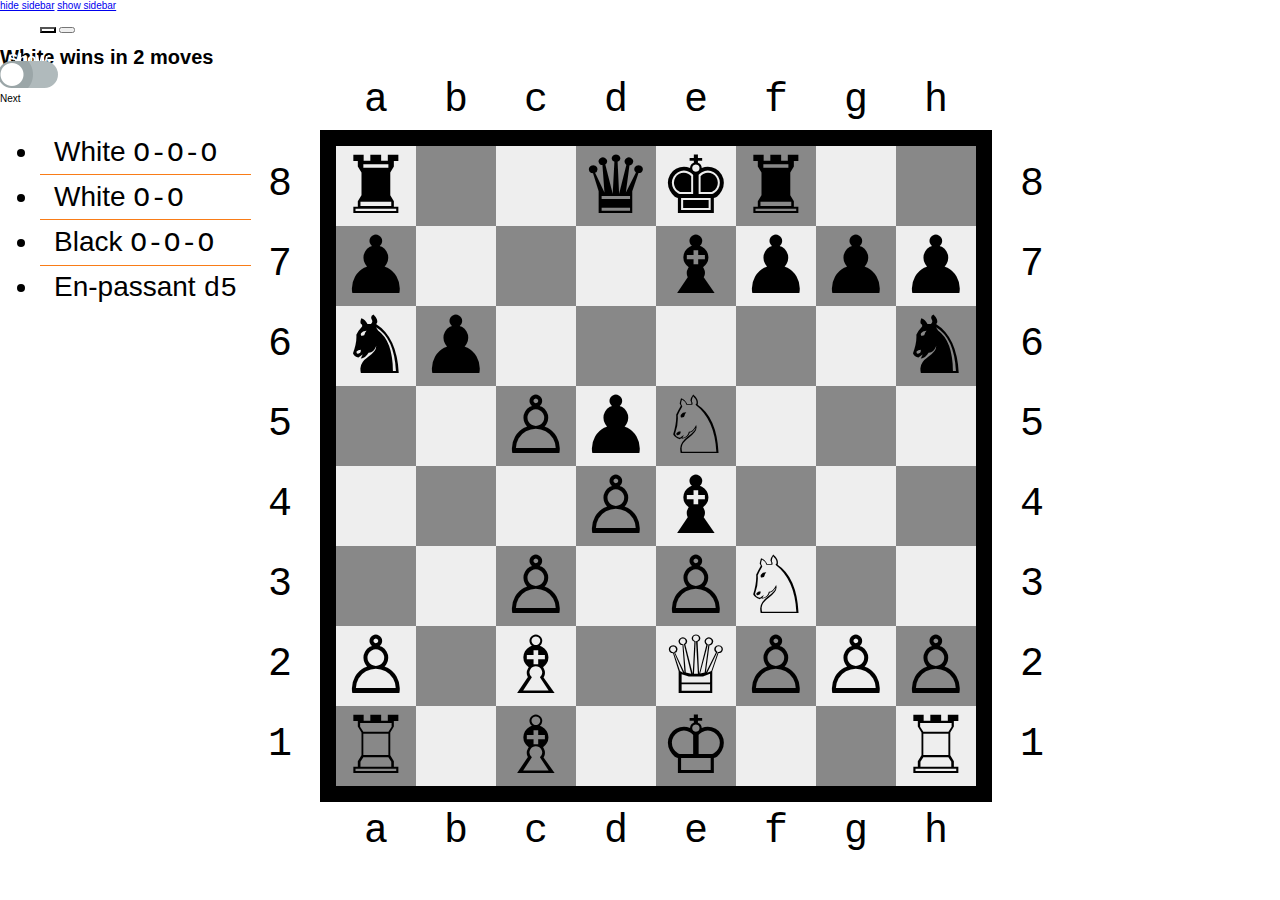
==== commit 3b5af3f0: "Update 0.0.33" ====
--- a/index.html
+++ b/index.html
@@ -33,21 +33,19 @@
 		<link rel="shortcut icon" href="favicon.ico"/>
 	</head>
 	<body role="application">
-		<section data-type="sidebar" class="vbox">
+		<section data-type="sidebar">
 			<header>
-				<h1><span data-l10n="choose-a-diagram">Choose a diagram</span>&nbsp;<em>(<span id="index-sidebar-diagramsnumber">0</span>)</em></h1>
+				<h1><div></div><span data-l10n="choose-a-diagram">Choose a diagram</span> <em>(<span id="index-sidebar-diagramsnumber">0</span>)</em></h1>
 			</header>
-			<ul class="gaia-list">
-				<li>
+			<nav class="gaia-list">
+				<h2>
 					<label id="index-sidebar-showsolvedlabel" class="pack-switch pointer">
-						<span data-l10n="show-solved">Show solved</span>
-						<input type="checkbox" id="index-sidebar-showsolved"/>
-						<span></span>
-					</label>
-				</li>
-			</ul>
-			<nav class="gaia-list scroll">
-				<ul id="index-sidebar-diagramslist"></ul>
+							<span data-l10n="show-solved">Show solved</span>
+							<input type="checkbox" id="index-sidebar-showsolved"/>
+							<span></span>
+						</label>
+				</h2>
+				<ul id="index-sidebar-diagramslist" class="scroll"></ul>
 			</nav>
 		</section>
 		
--- a/css/white_wins.css
+++ b/css/white_wins.css
@@ -88,16 +88,6 @@
   z-index: 10;
 }
 
-#index-sidebar-showsolvedlabel {
-	color: white;
-}
-#index-sidebar-showsolvedlabel:active {
-	background: #00ABCC;
-}
-[data-ready="true"] #index-sidebar-showsolvedlabel {
-	transition: background 0.25s ease;
-}
-
 #index-2moves-inline,
 #index-2moves-subtitle {
 	transition: all 0.4s ease;
@@ -129,3 +119,4 @@
 
 
 
+
--- a/css/board.css
+++ b/css/board.css
@@ -105,20 +105,25 @@
 #index-allowed-moves {
 	position: absolute;
   top: 50%;
-  left: 1em;
-  margin-top: -10em;
+  left: 50%;
+  margin-top: -4em;
+  margin-left: -8em;
 }
 [data-ready="true"] #index-allowed-moves {
 	transition: font-size 0.25s ease;
 }
 #index-allowed-moves li {
 	padding: 0.2em 0.5em;
+  font-size: 35%;
 }
 #index-allowed-moves li:not(:last-child) {
 	border-bottom: 1px solid #F97C17;
 }
 
 @media (max-width: 800px) {
+  #index-allowed-moves {
+    margin-left: -7em
+  }
   #index-allowed-moves span {
     display: none
   }
@@ -144,8 +149,9 @@
 }
 @media (max-width: 700px) {
   #index-allowed-moves {
-  	top: auto;
-    bottom: 1em;
+  	width: 8em;
+  	margin-top: 5.2em;
+  	margin-left: -4em
   }
   #index-allowed-moves#index-allowed-moves li {
     float: left;
@@ -225,3 +231,7 @@
 
 
 
+
+
+
+
--- a/css/sidebar.css
+++ b/css/sidebar.css
@@ -1,5 +1,10 @@
+section[data-type="sidebar"] > nav > h2 {
+	position: sticky;
+  top: 0;
+  z-index: 1;
+}
 
-section[data-type="sidebar"] > nav > ul > li > label {
+section[data-type="sidebar"] > nav > ul > li {
 	cursor: pointer;
 }
 
@@ -7,17 +12,39 @@
 	color: rgba(255, 255, 255, 0.5);
 }
 
-section[data-type="sidebar"] > nav > ul:not([data-showsolved="true"]) > li.solved {
+#index-sidebar-diagramslist {
+	padding-bottom: 60px;
+}
+
+#index-sidebar-diagramslist:not([data-showsolved="true"]) > li.solved {
   font-size: 0;
   padding: 0;
   height: 0;
   min-height: 0;
 }
-section[data-type="sidebar"] > nav > ul:not([data-showsolved="true"]) > li.solved:after {
+
+#index-sidebar-diagramslist:not([data-showsolved="true"]) > li.solved:after {
 	border: none;
 }
 
-[data-ready="true"] section[data-type="sidebar"] > nav > ul > li.solved {
+#index-sidebar-showsolvedlabel {
+	color: white;
+  margin: 0;
+}
+#index-sidebar-showsolvedlabel:active {
+	background: #00ABCC;
+}
+
+#index-sidebar-showsolvedlabel {}
+
+[data-ready="true"] section[data-type="sidebar"] > nav > ul > li {
 	transition: all ease 0.25s;
 }
 
+[data-ready="true"] #index-sidebar-showsolvedlabel {
+	transition: background 0.25s ease;
+}
+
+
+
+
